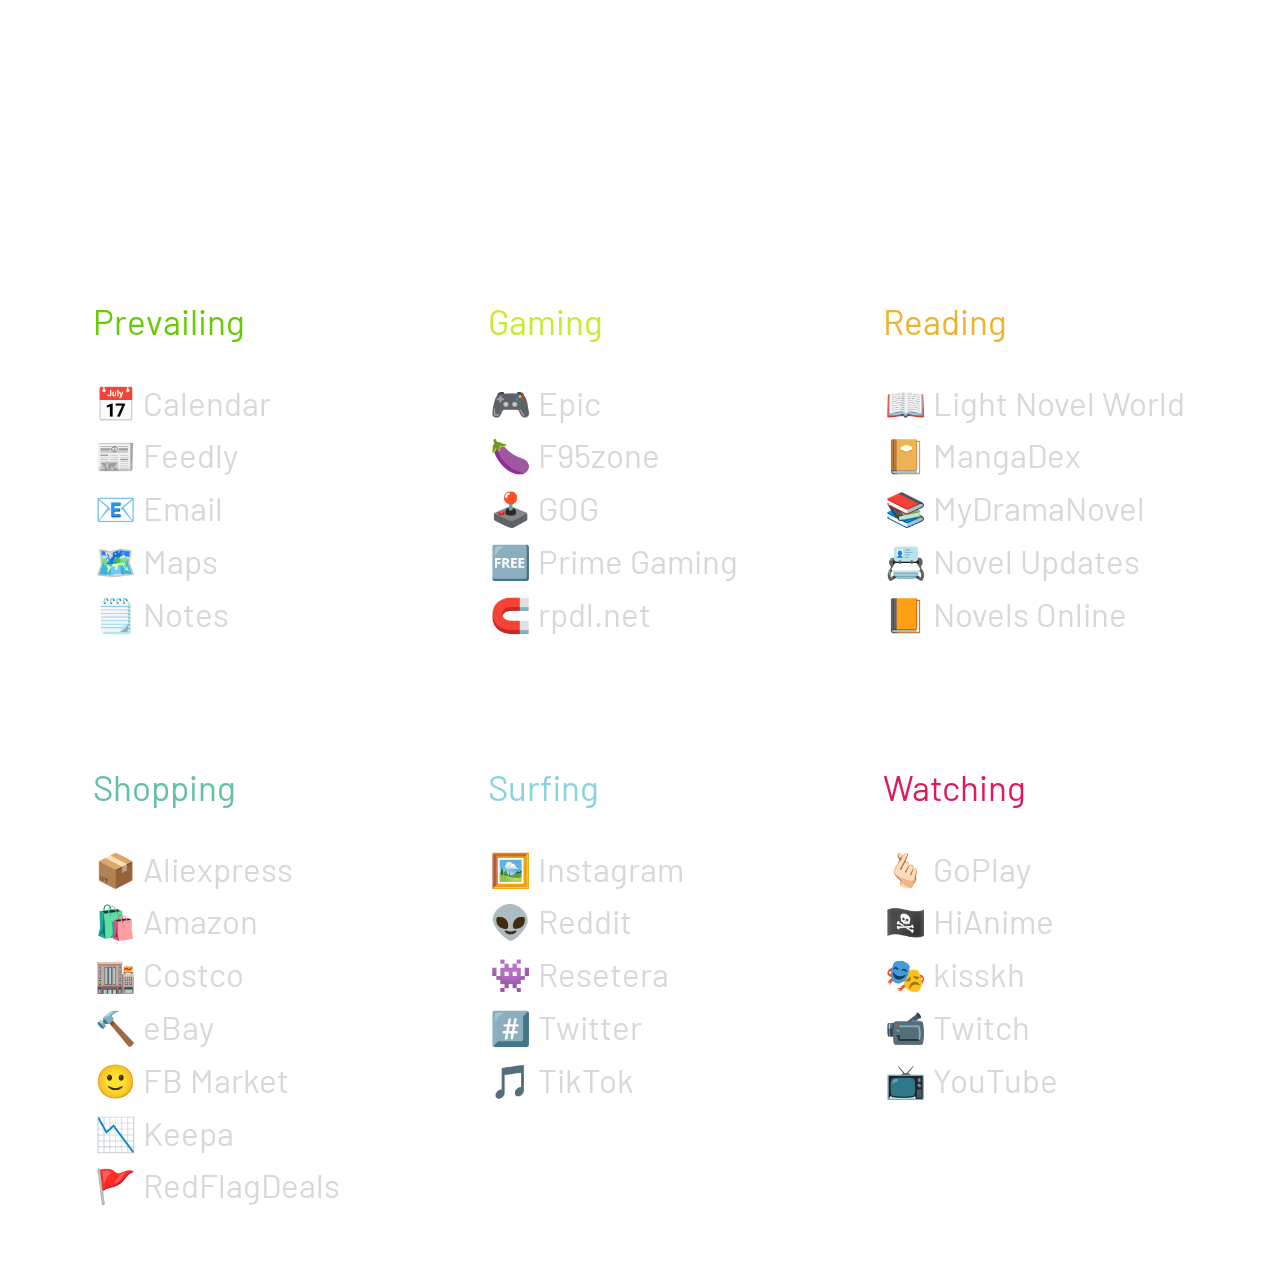
==== index.html @ 33ca5c8f "Update index.html" ====
<!DOCTYPE html>
<html lang="en">
    <head>
        <meta charset="UTF-8">
        <meta name="viewport" content="width=device-width, initial-scale=1.0">
        <link rel="stylesheet" href="style.css">
        <link href="https://fonts.googleapis.com/css2?family=Barlow&display=swap" rel="stylesheet"> 
        <link href="https://fonts.googleapis.com/css2?family=Overpass+Mono:wght@300&display=swap" rel="stylesheet"> 
	<link rel="icon" href="data:image/svg+xml,<svg xmlns=%22http://www.w3.org/2000/svg%22 viewBox=%220 0 100 100%22><text x=%22-.1em%22 y=%22.9em%22 font-size=%2280%22>🔗</text></svg>">
        <title>Startpage</title>
    </head>
    <body>
        <div class="info">
            <h1 id="time"></h1>
            <p id="date"></p>
        </div>
        <div class="lists">
            <div class="prevailing">
                <p class="list_title" id="p">Prevailing</p>
                <a href="https://calendar.google.com/">📅 Calendar</a>
                <a href="https://feedly.com/">📰 Feedly</a>
                <a href="https://mail.google.com/">📧 Email</a>
                <a href="https://www.google.com/maps">🗺️ Maps</a>
                <a href="https://keep.google.com/">🗒️ Notes</a>
            </div>
            <div class="gaming">
                <p class="list_title" id="g">Gaming</p>
                <a href="https://www.epicgames.com/store/">🎮 Epic</a>
                <a href="https://f95zone.to/sam/latest_alpha/">🍆 F95zone</a>
                <a href="https://www.gog.com/">🕹️ GOG</a>
                <a href="https://gaming.amazon.com/home">🆓 Prime Gaming</a>
                <a href="https://dl.rpdl.net/">🧲 rpdl.net</a>
            </div>
            <div class="reading">
                <p class="list_title" id="r">Reading</p>
                <a href="https://www.lightnovelworld.com/">📖 Light Novel World</a>
                <a href="https://mangadex.org/">📔 MangaDex</a>
                <a href="https://mydramanovel.com/">📚 MyDramaNovel</a>
                <a href="https://www.novelupdates.com/">📇 Novel Updates</a>
                <a href="https://novelsonline.org/">📙 Novels Online</a>
            </div>
            <div class="shopping">
                <p class="list_title" id="s">Shopping</p>
                <a href="https://www.aliexpress.com/">📦 Aliexpress</a>
                <a href="https://www.amazon.ca/">🛍️ Amazon</a>
                <a href="https://www.costco.ca/">🏬 Costco</a>
                <a href="https://www.ebay.ca/">🔨 eBay</a>
                <a href="https://www.facebook.com/marketplace/">🙂 FB Market</a>
                <a href="https://keepa.com/">📉 Keepa</a>
                <a href="https://forums.redflagdeals.com/hot-deals-f9/">🚩 RedFlagDeals</a>
            </div>
            <div class="surfing">
                <p class="list_title" id="u">Surfing</p>
                <a href="https://www.instagram.com/">🖼️ Instagram</a>
                <a href="https://www.reddit.com/">👽 Reddit</a>
		<a href="https://www.resetera.com/">👾 Resetera</a>
                <a href="https://x.com/">#️⃣ Twitter</a>
                <a href="https://www.tiktok.com/">🎵 TikTok</a>
            </div>
            <div class="watching">
                <p class="list_title" id="w">Watching</p>
                <a href="https://goplay.su/">🫰🏻 GoPlay</a>
                <a href="https://hianime.to/home">🏴‍☠️ HiAnime</a>
		<a href="https://kisskh.co/">🎭 kisskh</a>
                <a href="https://www.twitch.tv/">📹 Twitch</a>
                <a href="https://www.youtube.com/">📺 YouTube</a>
            </div>
        </div>
        <script async type="text/javascript" src="script.js"></script>
    </body>
</html>
---- style.css ----
body {
    background-color: #000000;
    background: url('https://w.wallhaven.cc/full/ne/wallhaven-neokdw.jpg') no-repeat center center fixed;
    background-size: cover;
}

.info {
    display: flex;
    justify-content: left;
    flex-direction: column;
    margin-left: 20px;
    line-height: 0;
    font-family: 'Barlow', sans-serif;
}
#greeting {
    font-size: 34px;
    color: #D8D8D8;
    text-align: center;
}
#time {
    font-size: 40px;
    color: #4B286D;
    text-align: center;
}
#date {
    font-size: 34px;
    color: #F2EFF4;
    text-align: center;
}
@media all and (max-width: 600px) {
    .info {
        justify-content: center;
        align-items: center;
        margin-left: 0px;
        margin-top: 30px;
    }
}
.list_title
{
    font-size: 35px;
}
.lists {
    display: flex;
    margin-top: 90px;
    flex-wrap: wrap;
    vertical-align: center;
    justify-content: center; 
    font-family: 'Barlow', sans-serif;
}
.prevailing, .gaming, .reading, .shopping, .surfing, .watching {
    display: flex;
    flex-direction: column;
    border: none;
    border-radius: 10px;
    background-color: rgba(255, 255, 255, 0.16);
    margin: 5px;
    width: 305px;
    padding: 40px;
    backdrop-filter: blur(6px);
}
a {
    transition: color 0.3s ease;
}
a:visited, a:link, a:active {
    color: #D8D8D8;
    text-decoration: none;
    font-size: 33px;
    text-indent: 2px;
    line-height: 1.6;
}
a:hover {
    color: #2B8000;
    font-style: italic;
}
#p
{
    color: #66CC00;
}
#g
{
    color: #C6EC2D;
}#r
{
    color: #ECB32D;
}#s
{
    color: #63C1A0;
}#u
{
    color: #89D3DF;
}#w
{
    color: #E01A59;
}
#mode {
   filter: invert(100%) sepia(0%) saturate(1620%) hue-rotate(8deg) brightness(94%) contrast(88%)
}
#mode:hover {
    filter: invert(56%) sepia(45%) saturate(6917%) hue-rotate(173deg) brightness(96%) contrast(82%) !important
}
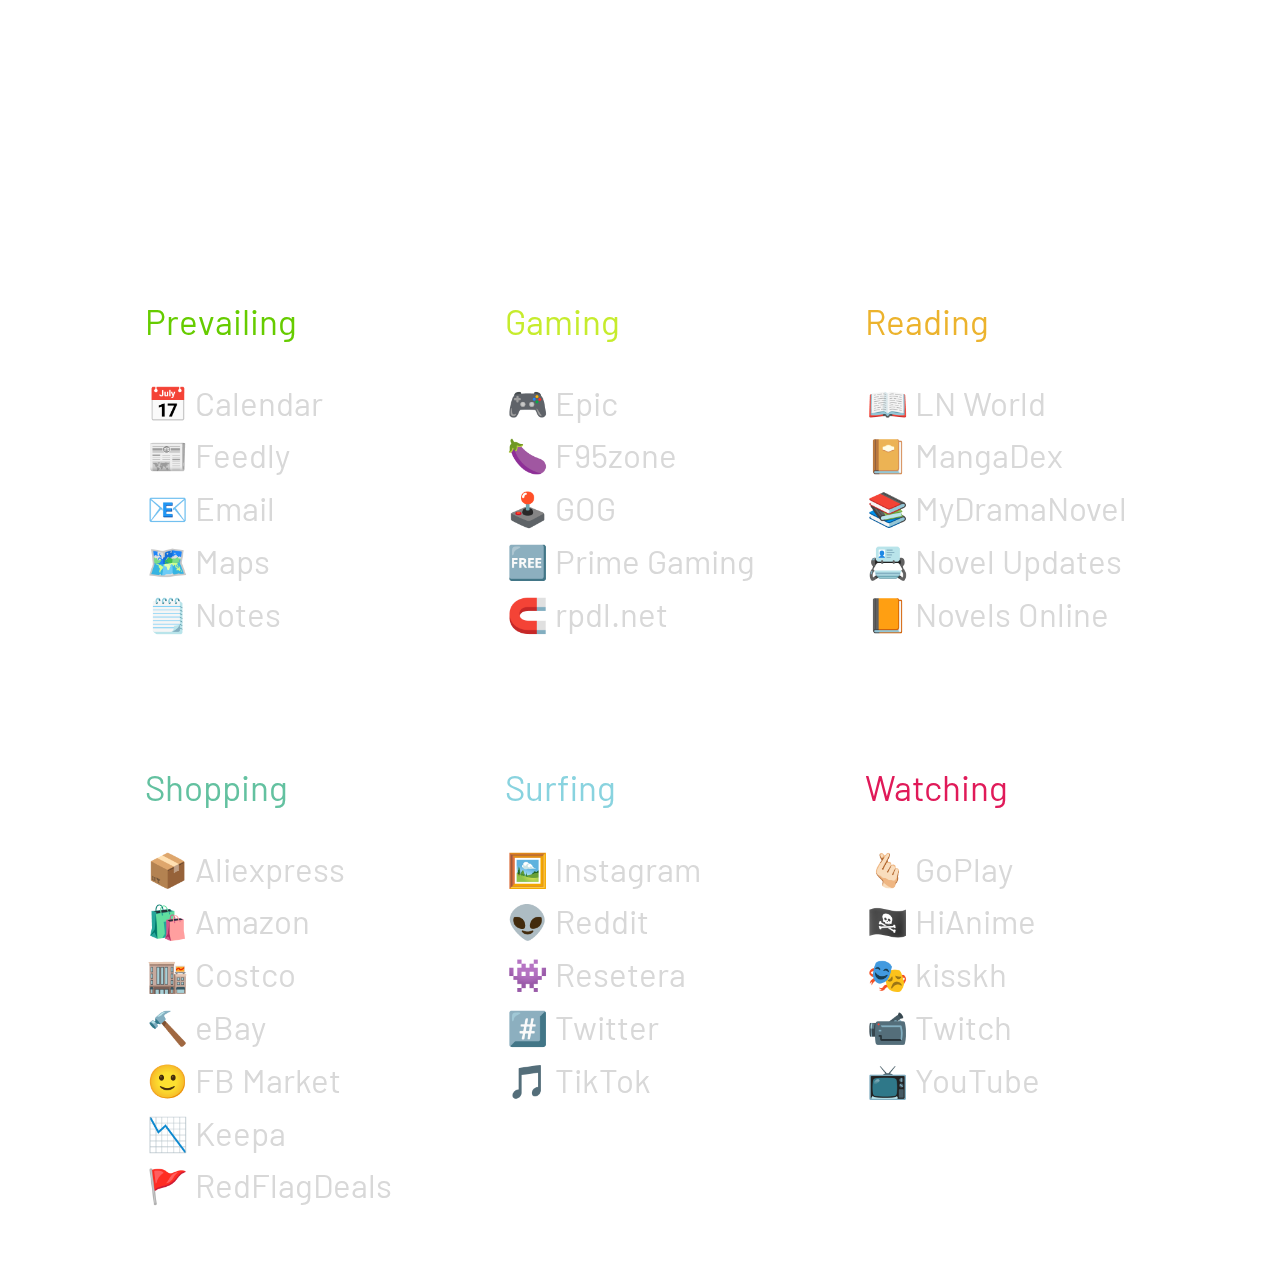
==== commit 7c9af03c: "Update index.html" ====
--- a/index.html
+++ b/index.html
@@ -33,7 +33,7 @@
             </div>
             <div class="reading">
                 <p class="list_title" id="r">Reading</p>
-                <a href="https://www.lightnovelworld.com/">📖 Light Novel World</a>
+                <a href="https://www.lightnovelworld.com/">📖 LN World</a>
                 <a href="https://mangadex.org/">📔 MangaDex</a>
                 <a href="https://mydramanovel.com/">📚 MyDramaNovel</a>
                 <a href="https://www.novelupdates.com/">📇 Novel Updates</a>
--- a/style.css
+++ b/style.css
@@ -54,7 +54,7 @@
     border-radius: 10px;
     background-color: rgba(255, 255, 255, 0.16);
     margin: 5px;
-    width: 305px;
+    width: 270px;
     padding: 40px;
     backdrop-filter: blur(6px);
 }
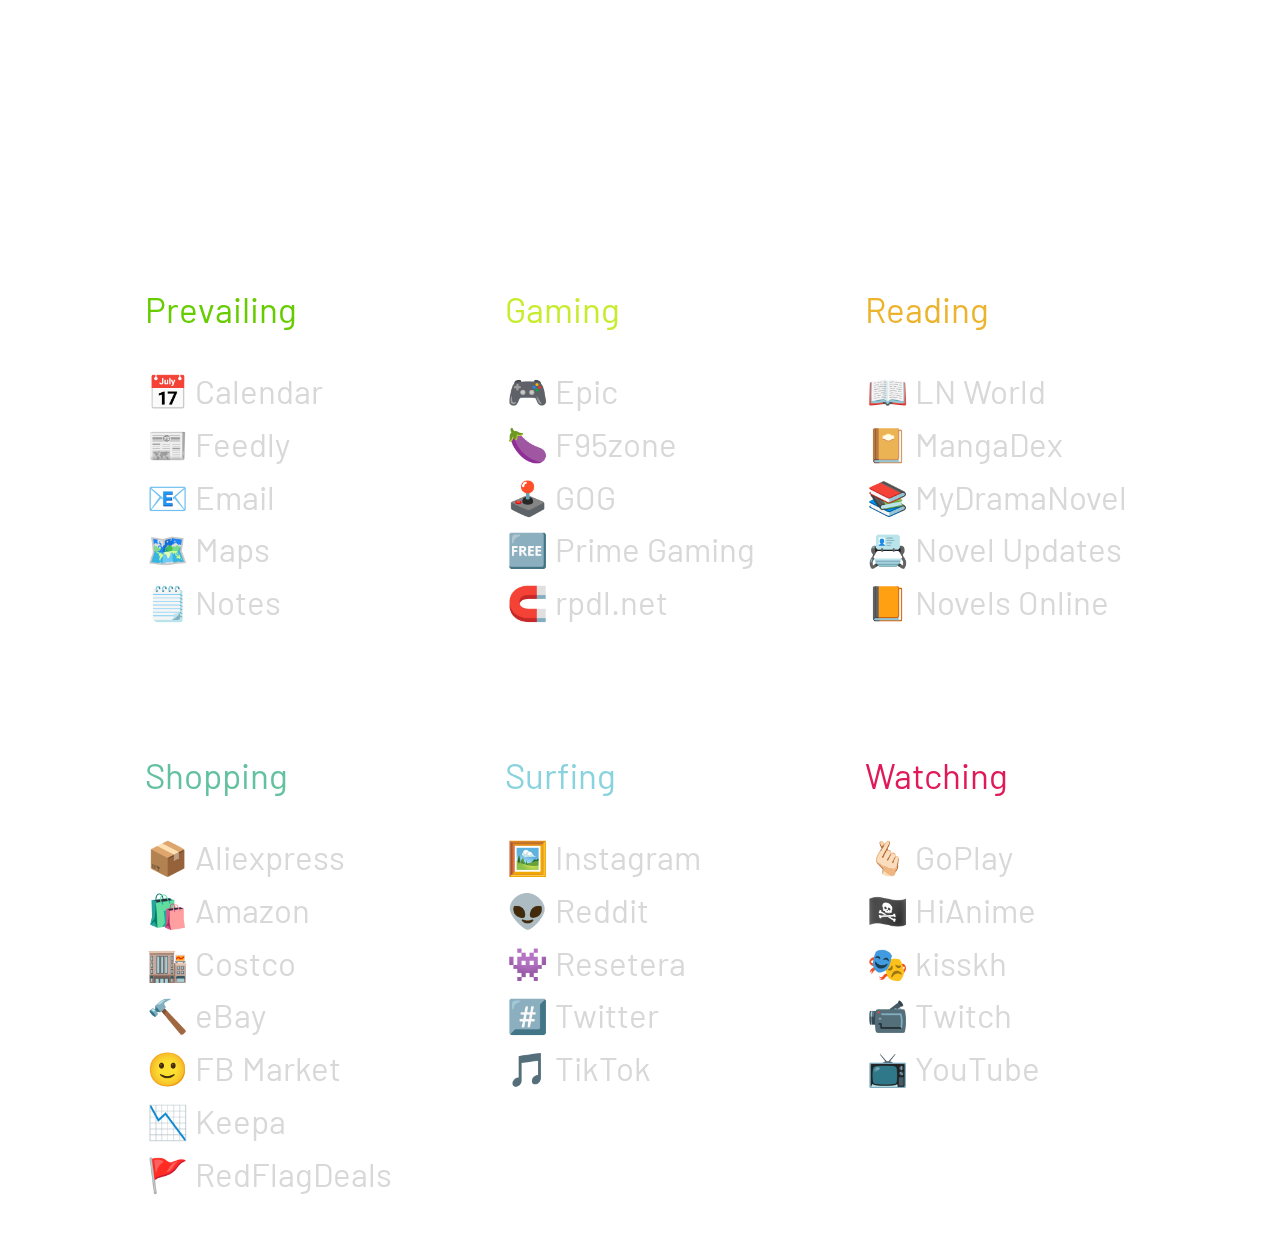
==== commit 3607691c: "Update index.html" ====
--- a/index.html
+++ b/index.html
@@ -12,7 +12,7 @@
     <body>
         <div class="info">
             <h1 id="time"></h1>
-            <p id="date"></p>
+            <h2 id="date"></h2>
         </div>
         <div class="lists">
             <div class="prevailing">
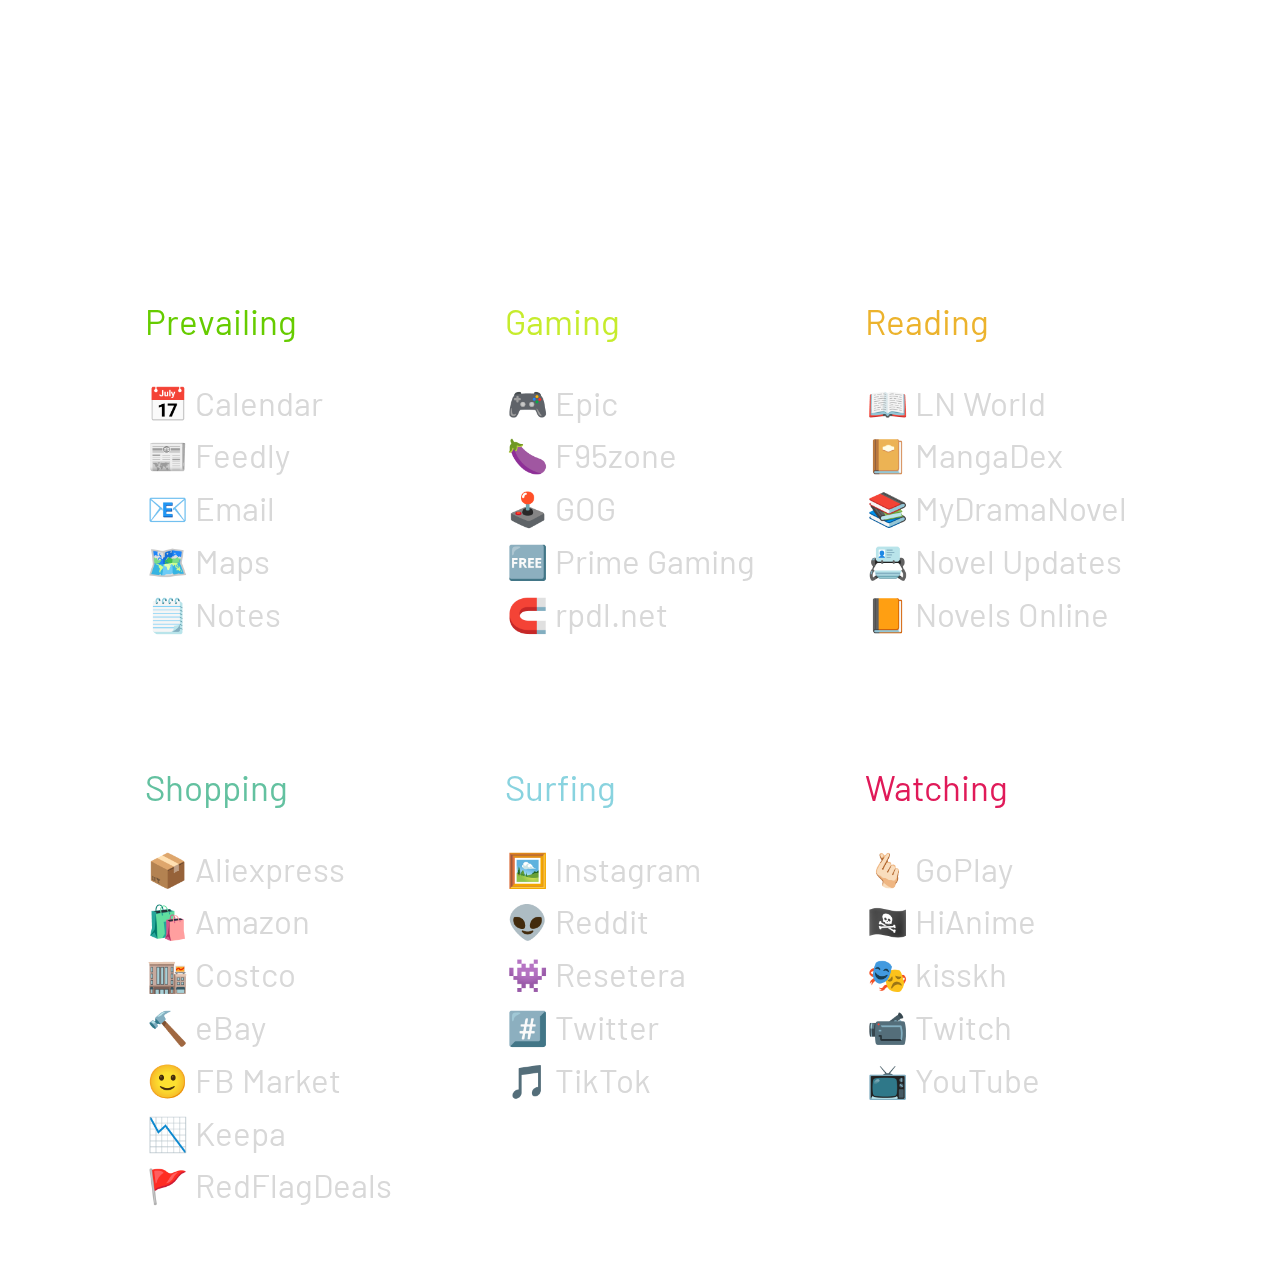
==== commit d1181fb1: "Update index.html" ====
--- a/index.html
+++ b/index.html
@@ -12,7 +12,7 @@
     <body>
         <div class="info">
             <h1 id="time"></h1>
-            <h2 id="date"></h2>
+            <h3 id="date"></h3>
         </div>
         <div class="lists">
             <div class="prevailing">
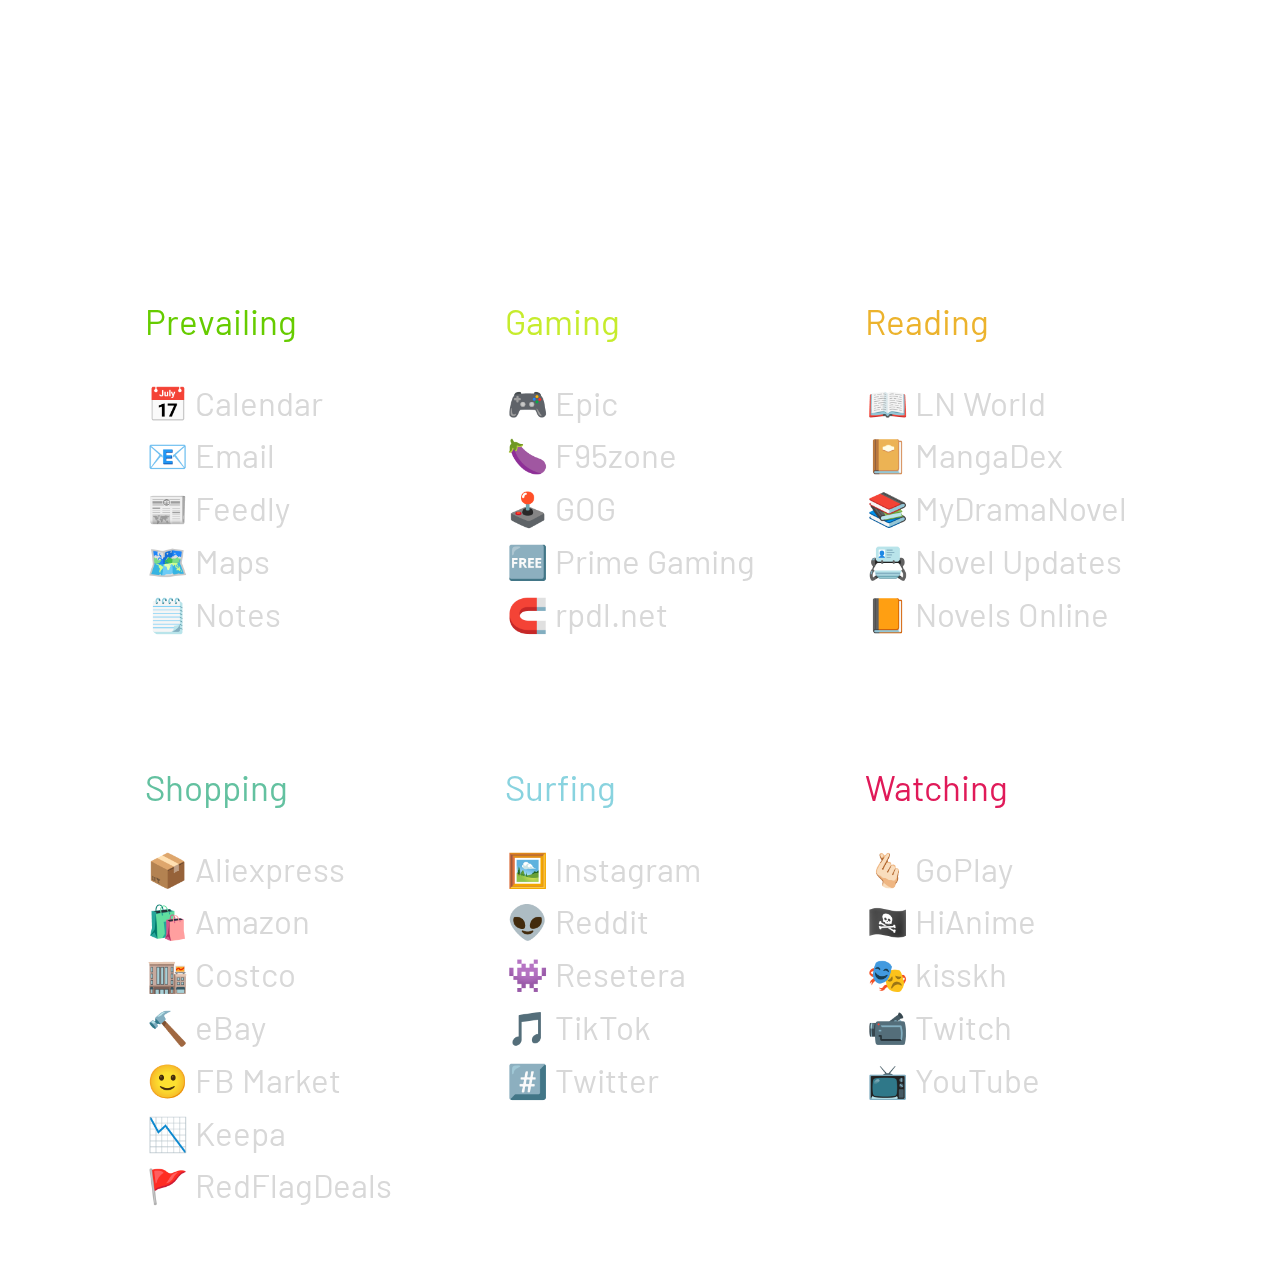
==== commit 67fb9e4a: "Update index.html" ====
--- a/index.html
+++ b/index.html
@@ -12,14 +12,14 @@
     <body>
         <div class="info">
             <h1 id="time"></h1>
-            <h3 id="date"></h3>
+            <p id="date"></p>
         </div>
         <div class="lists">
             <div class="prevailing">
                 <p class="list_title" id="p">Prevailing</p>
                 <a href="https://calendar.google.com/">📅 Calendar</a>
+		<a href="https://mail.google.com/">📧 Email</a>
                 <a href="https://feedly.com/">📰 Feedly</a>
-                <a href="https://mail.google.com/">📧 Email</a>
                 <a href="https://www.google.com/maps">🗺️ Maps</a>
                 <a href="https://keep.google.com/">🗒️ Notes</a>
             </div>
@@ -54,8 +54,8 @@
                 <a href="https://www.instagram.com/">🖼️ Instagram</a>
                 <a href="https://www.reddit.com/">👽 Reddit</a>
 		<a href="https://www.resetera.com/">👾 Resetera</a>
+		<a href="https://www.tiktok.com/">🎵 TikTok</a>
                 <a href="https://x.com/">#️⃣ Twitter</a>
-                <a href="https://www.tiktok.com/">🎵 TikTok</a>
             </div>
             <div class="watching">
                 <p class="list_title" id="w">Watching</p>
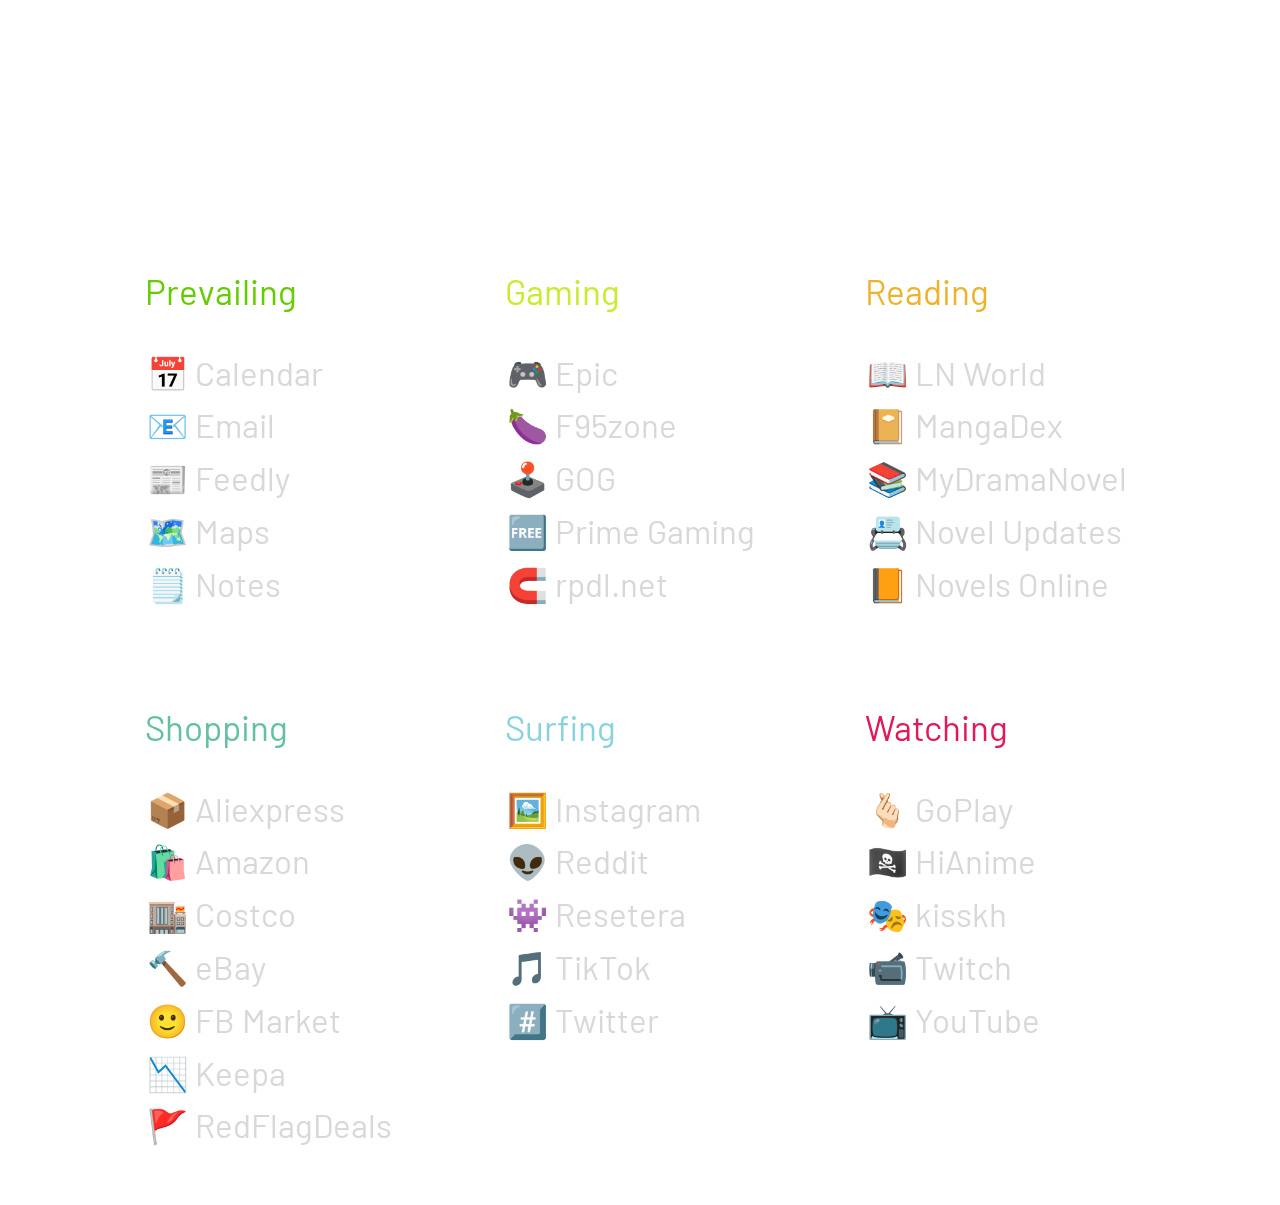
==== commit 6038910c: "Update index.html" ====
--- a/index.html
+++ b/index.html
@@ -59,7 +59,7 @@
             </div>
             <div class="watching">
                 <p class="list_title" id="w">Watching</p>
-                <a href="https://goplay.su/">🫰🏻 GoPlay</a>
+                <a href="https://goplay.ml/">🫰🏻 GoPlay</a>
                 <a href="https://hianime.to/home">🏴‍☠️ HiAnime</a>
 		<a href="https://kisskh.co/">🎭 kisskh</a>
                 <a href="https://www.twitch.tv/">📹 Twitch</a>
--- a/style.css
+++ b/style.css
@@ -1,6 +1,6 @@
 body {
     background-color: #000000;
-    background: url('https://w.wallhaven.cc/full/ne/wallhaven-neokdw.jpg') no-repeat center center fixed;
+    background: url('https://w.wallhaven.cc/full/kx/wallhaven-kx5v57.jpg') no-repeat center center fixed;
     background-size: cover;
 }
 
@@ -21,11 +21,13 @@
     font-size: 40px;
     color: #4B286D;
     text-align: center;
+    text-shadow:-1px -1px 0 #FFFFFF, 1px -1px 0 #FFFFFF, -1px 1px 0 #FFFFFF, 1px 1px 0 #FFFFFF;
 }
 #date {
     font-size: 34px;
-    color: #F2EFF4;
+    color: #FFFFFF;
     text-align: center;
+    text-shadow:-1px -1px 0 #000000, 1px -1px 0 #000000, -1px 1px 0 #000000, 1px 1px 0 #000000;
 }
 @media all and (max-width: 600px) {
     .info {
@@ -55,7 +57,7 @@
     background-color: rgba(255, 255, 255, 0.16);
     margin: 5px;
     width: 270px;
-    padding: 40px;
+    padding: 10px 40px 40px 40px;
     backdrop-filter: blur(6px);
 }
 a {
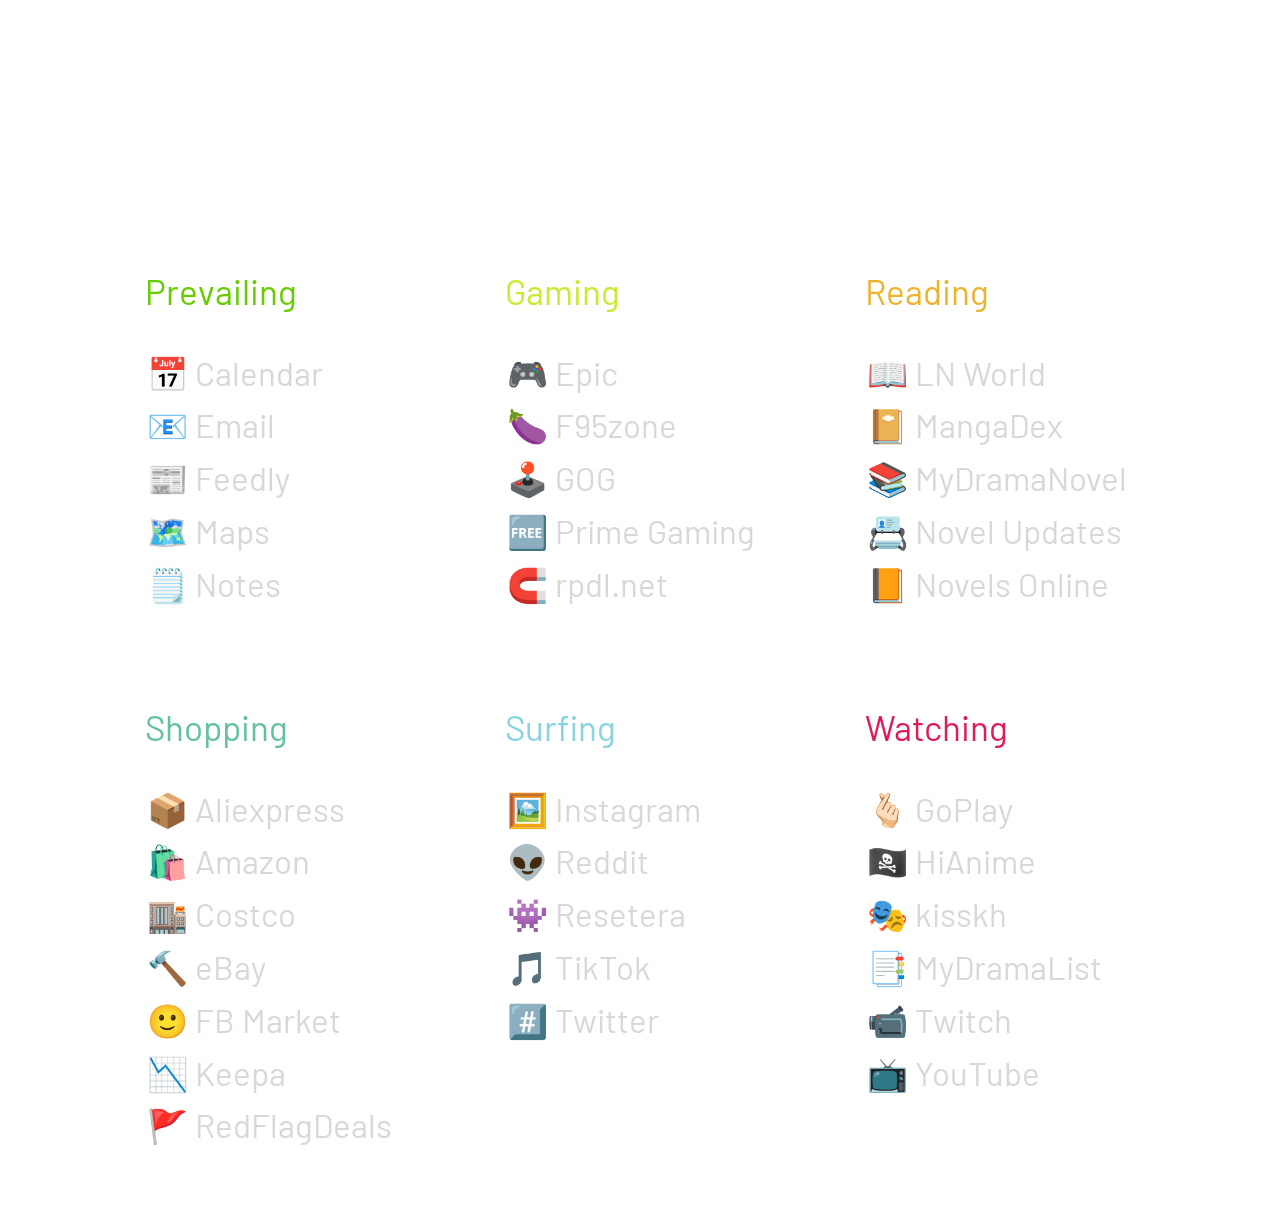
==== commit 387ce844: "Update index.html" ====
--- a/index.html
+++ b/index.html
@@ -62,6 +62,7 @@
                 <a href="https://goplay.ml/">🫰🏻 GoPlay</a>
                 <a href="https://hianime.to/home">🏴‍☠️ HiAnime</a>
 		<a href="https://kisskh.co/">🎭 kisskh</a>
+		<a href="https://mydramalist.com/">📑 MyDramaList</a>
                 <a href="https://www.twitch.tv/">📹 Twitch</a>
                 <a href="https://www.youtube.com/">📺 YouTube</a>
             </div>
